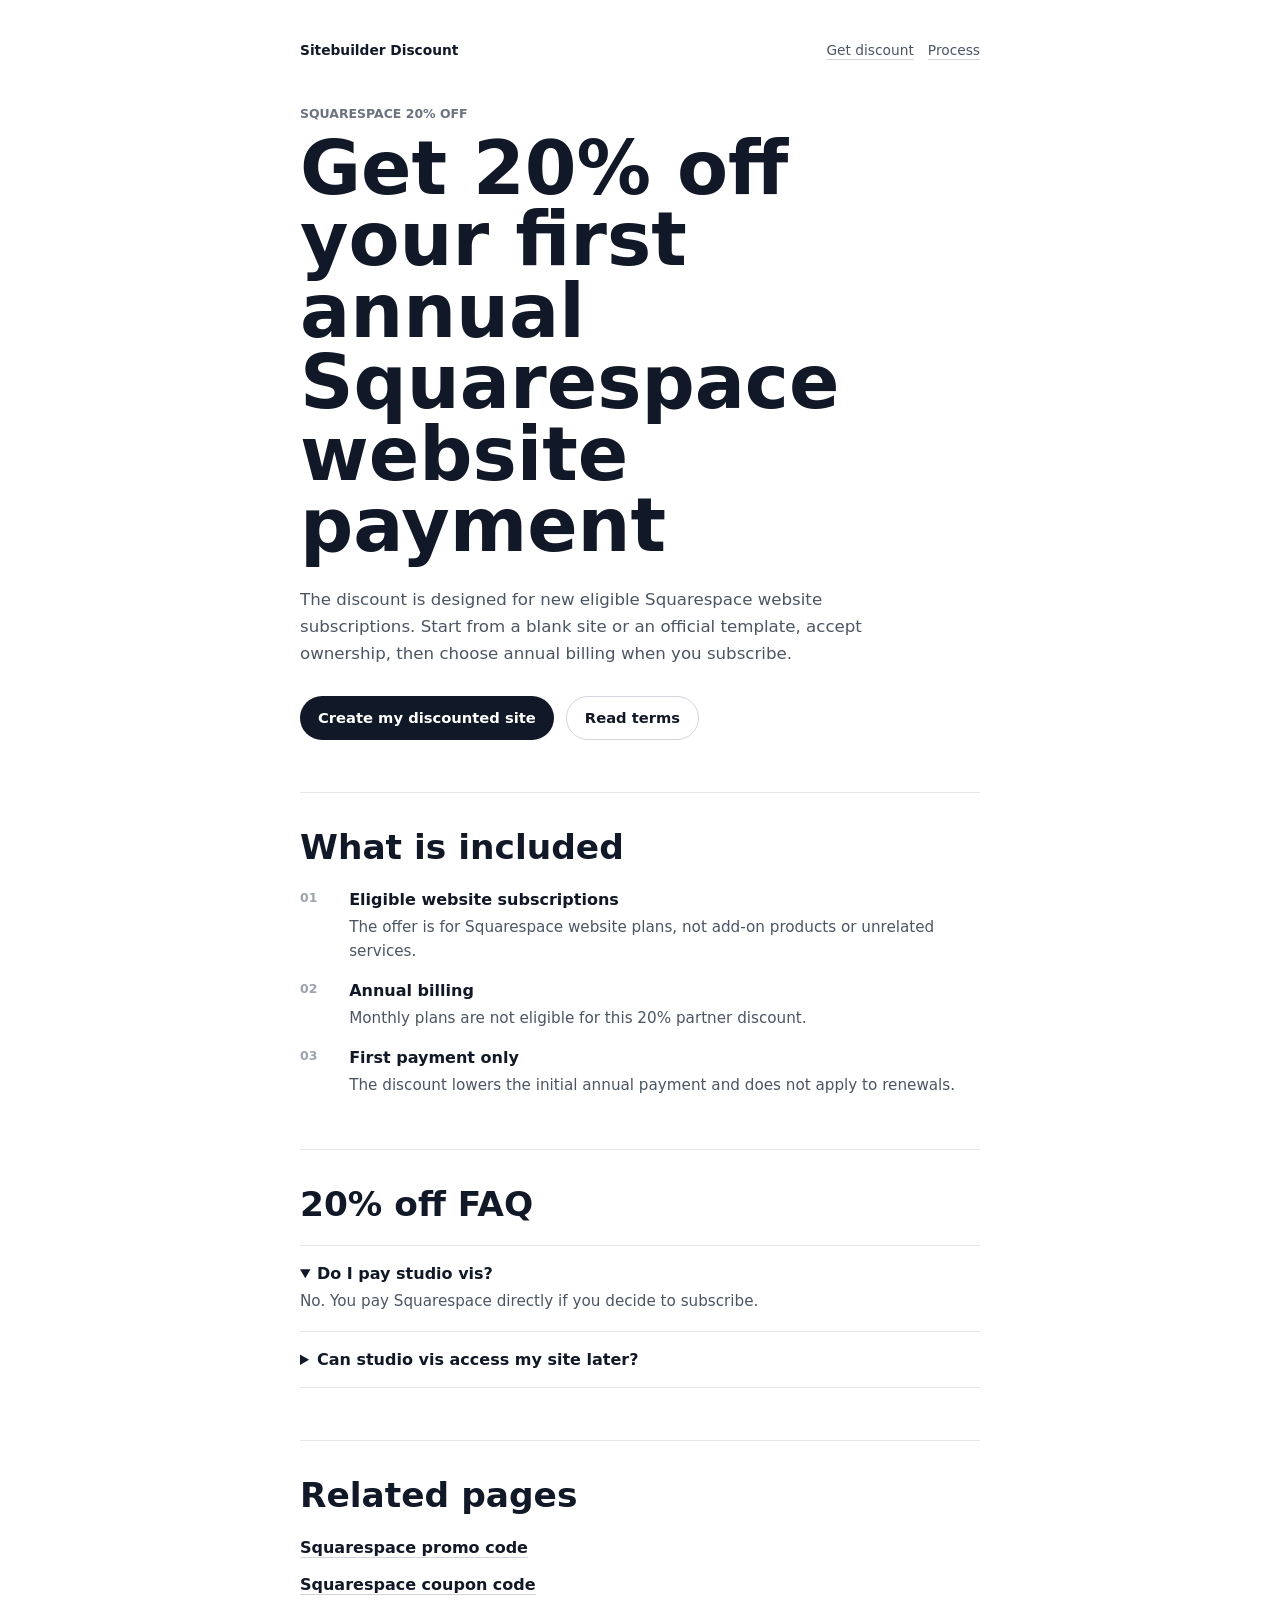
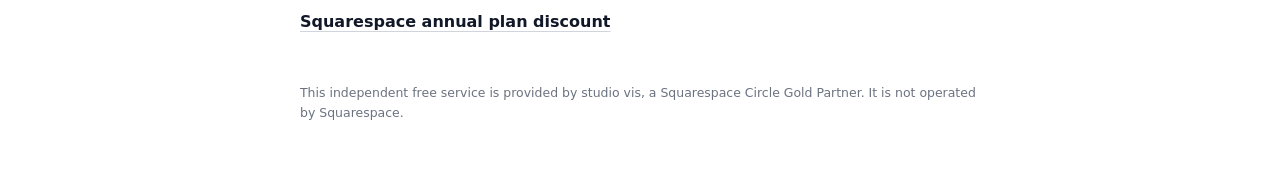
==== squarespace-20-off/index.html @ 44d45a1e "Add Squarespace discount SEO pages" ====
<!DOCTYPE html>
<html lang="en">
<head>
<meta charset="utf-8"/>
<meta content="width=device-width, initial-scale=1" name="viewport"/>
<title>Squarespace 20% Off Annual Website Plans</title>
<meta content="Get Squarespace 20% off the first payment of an eligible annual website subscription through a Circle Gold Partner trial setup." name="description"/>
<meta content="index, follow, max-image-preview:large" name="robots"/>
<link href="https://www.sitebuilder-discount.com/squarespace-20-off/" rel="canonical"/>
<link href="../seo.css" rel="stylesheet"/>
<meta content="website" property="og:type"/>
<meta content="https://www.sitebuilder-discount.com/squarespace-20-off/" property="og:url"/>
<meta content="Squarespace 20% Off Annual Website Plans" property="og:title"/>
<meta content="Start an eligible Squarespace trial through a Circle Gold Partner and get 20% off the first annual payment." property="og:description"/>
<script type="application/ld+json">
{
  "@context": "https://schema.org",
  "@graph": [
    {
      "@type": "WebPage",
      "@id": "https://www.sitebuilder-discount.com/squarespace-20-off/#webpage",
      "url": "https://www.sitebuilder-discount.com/squarespace-20-off/",
      "name": "Squarespace 20% Off Annual Website Plans",
      "description": "Get Squarespace 20% off the first payment of an eligible annual website subscription.",
      "isPartOf": { "@id": "https://www.sitebuilder-discount.com/#website" },
      "inLanguage": "en"
    },
    {
      "@type": "FAQPage",
      "mainEntity": [
        {
          "@type": "Question",
          "name": "What does Squarespace 20% off apply to?",
          "acceptedAnswer": {
            "@type": "Answer",
            "text": "It applies to the first payment of an eligible annual Squarespace website subscription."
          }
        },
        {
          "@type": "Question",
          "name": "Does the 20% discount renew every year?",
          "acceptedAnswer": {
            "@type": "Answer",
            "text": "No. The Circle Gold Partner discount applies to the first annual payment only."
          }
        }
      ]
    }
  ]
}
</script>
</head>
<body>
<main class="page">
<nav class="nav" aria-label="Main navigation">
<a class="brand" href="../">Sitebuilder Discount</a>
<div class="nav-links">
<a href="../#form-section">Get discount</a>
<a href="../#discount-process-title">Process</a>
</div>
</nav>
<p class="eyebrow">Squarespace 20% off</p>
<h1>Get 20% off your first annual Squarespace website payment</h1>
<p class="lead">The discount is designed for new eligible Squarespace website subscriptions. Start from a blank site or an official template, accept ownership, then choose annual billing when you subscribe.</p>
<div class="cta-row">
<a class="button" href="../#form-section">Create my discounted site</a>
<a class="button secondary" href="../#discount-terms-title">Read terms</a>
</div>
<section class="section">
<h2>What is included</h2>
<ol class="steps">
<li><span class="number">01</span><div><h3>Eligible website subscriptions</h3><p class="muted">The offer is for Squarespace website plans, not add-on products or unrelated services.</p></div></li>
<li><span class="number">02</span><div><h3>Annual billing</h3><p class="muted">Monthly plans are not eligible for this 20% partner discount.</p></div></li>
<li><span class="number">03</span><div><h3>First payment only</h3><p class="muted">The discount lowers the initial annual payment and does not apply to renewals.</p></div></li>
</ol>
</section>
<section class="section">
<h2>20% off FAQ</h2>
<div class="faq">
<details open><summary>Do I pay studio vis?</summary><p class="muted">No. You pay Squarespace directly if you decide to subscribe.</p></details>
<details><summary>Can studio vis access my site later?</summary><p class="muted">No. After ownership transfer is complete, the automation removes studio vis from the site.</p></details>
</div>
</section>
<section class="section">
<h2>Related pages</h2>
<ul class="links">
<li><a href="../squarespace-promo-code/">Squarespace promo code</a></li>
<li><a href="../squarespace-coupon-code/">Squarespace coupon code</a></li>
<li><a href="../squarespace-annual-plan-discount/">Squarespace annual plan discount</a></li>
</ul>
</section>
<p class="fineprint">This independent free service is provided by studio vis, a Squarespace Circle Gold Partner. It is not operated by Squarespace.</p>
</main>
</body>
</html>
---- seo.css ----
:root {
  color-scheme: light;
}

* {
  box-sizing: border-box;
}

html {
  min-height: 100%;
  font-family: Inter, ui-sans-serif, system-ui, -apple-system, BlinkMacSystemFont, "Segoe UI", sans-serif;
  background: #fff;
  color: #111827;
}

body {
  margin: 0;
  min-height: 100%;
  background: #fff;
  color: #111827;
}

a {
  color: inherit;
}

:focus-visible {
  outline: 2px solid #111827;
  outline-offset: 3px;
}

.page {
  width: min(720px, 100%);
  margin: 0 auto;
  padding: 42px 20px 64px;
}

.nav {
  display: flex;
  flex-wrap: wrap;
  gap: 14px;
  align-items: center;
  justify-content: space-between;
  margin-bottom: 48px;
  font-size: 0.86rem;
}

.brand {
  font-weight: 700;
  text-decoration: none;
}

.nav-links {
  display: flex;
  flex-wrap: wrap;
  gap: 14px;
  color: #4b5563;
}

.nav-links a {
  text-decoration-color: #d1d5db;
  text-underline-offset: 4px;
}

.eyebrow {
  margin: 0 0 12px;
  color: #6b7280;
  font-size: 0.78rem;
  font-weight: 700;
  letter-spacing: 0;
  text-transform: uppercase;
}

h1 {
  max-width: 680px;
  margin: 0;
  font-size: clamp(2.35rem, 8vw, 4.65rem);
  font-weight: 760;
  line-height: 0.96;
  letter-spacing: 0;
}

h2 {
  margin: 0;
  font-size: clamp(1.45rem, 4.5vw, 2.15rem);
  line-height: 1.08;
  letter-spacing: 0;
}

h3 {
  margin: 0;
  font-size: 1rem;
}

p {
  margin: 0;
}

.lead {
  max-width: 610px;
  margin-top: 24px;
  color: #4b5563;
  font-size: 1.04rem;
  line-height: 1.65;
}

.cta-row {
  display: flex;
  flex-wrap: wrap;
  gap: 12px;
  margin-top: 28px;
}

.button {
  display: inline-flex;
  min-height: 44px;
  align-items: center;
  justify-content: center;
  border-radius: 999px;
  padding: 0 18px;
  background: #111827;
  color: #fff;
  font-size: 0.92rem;
  font-weight: 700;
  text-decoration: none;
}

.button.secondary {
  border: 1px solid #d1d5db;
  background: #fff;
  color: #111827;
}

.section {
  margin-top: 52px;
  padding-top: 36px;
  border-top: 1px solid #e5e7eb;
}

.steps,
.links {
  display: grid;
  gap: 18px;
  margin: 24px 0 0;
  padding: 0;
  list-style: none;
}

.steps li {
  display: grid;
  grid-template-columns: 2.2rem 1fr;
  gap: 14px;
}

.number {
  color: #9ca3af;
  font-size: 0.78rem;
  font-weight: 760;
}

.muted {
  margin-top: 6px;
  color: #4b5563;
  font-size: 0.95rem;
  line-height: 1.58;
}

.faq {
  margin-top: 22px;
  border-top: 1px solid #e5e7eb;
  border-bottom: 1px solid #e5e7eb;
}

details {
  padding: 18px 0;
}

details + details {
  border-top: 1px solid #e5e7eb;
}

summary {
  cursor: pointer;
  font-weight: 700;
}

.links a {
  color: #111827;
  font-weight: 700;
  text-decoration-color: #d1d5db;
  text-underline-offset: 4px;
}

.fineprint {
  margin-top: 52px;
  color: #6b7280;
  font-size: 0.78rem;
  line-height: 1.55;
}

@media (max-width: 520px) {
  .page {
    padding-top: 28px;
  }

  .nav {
    align-items: flex-start;
    flex-direction: column;
    margin-bottom: 38px;
  }
}
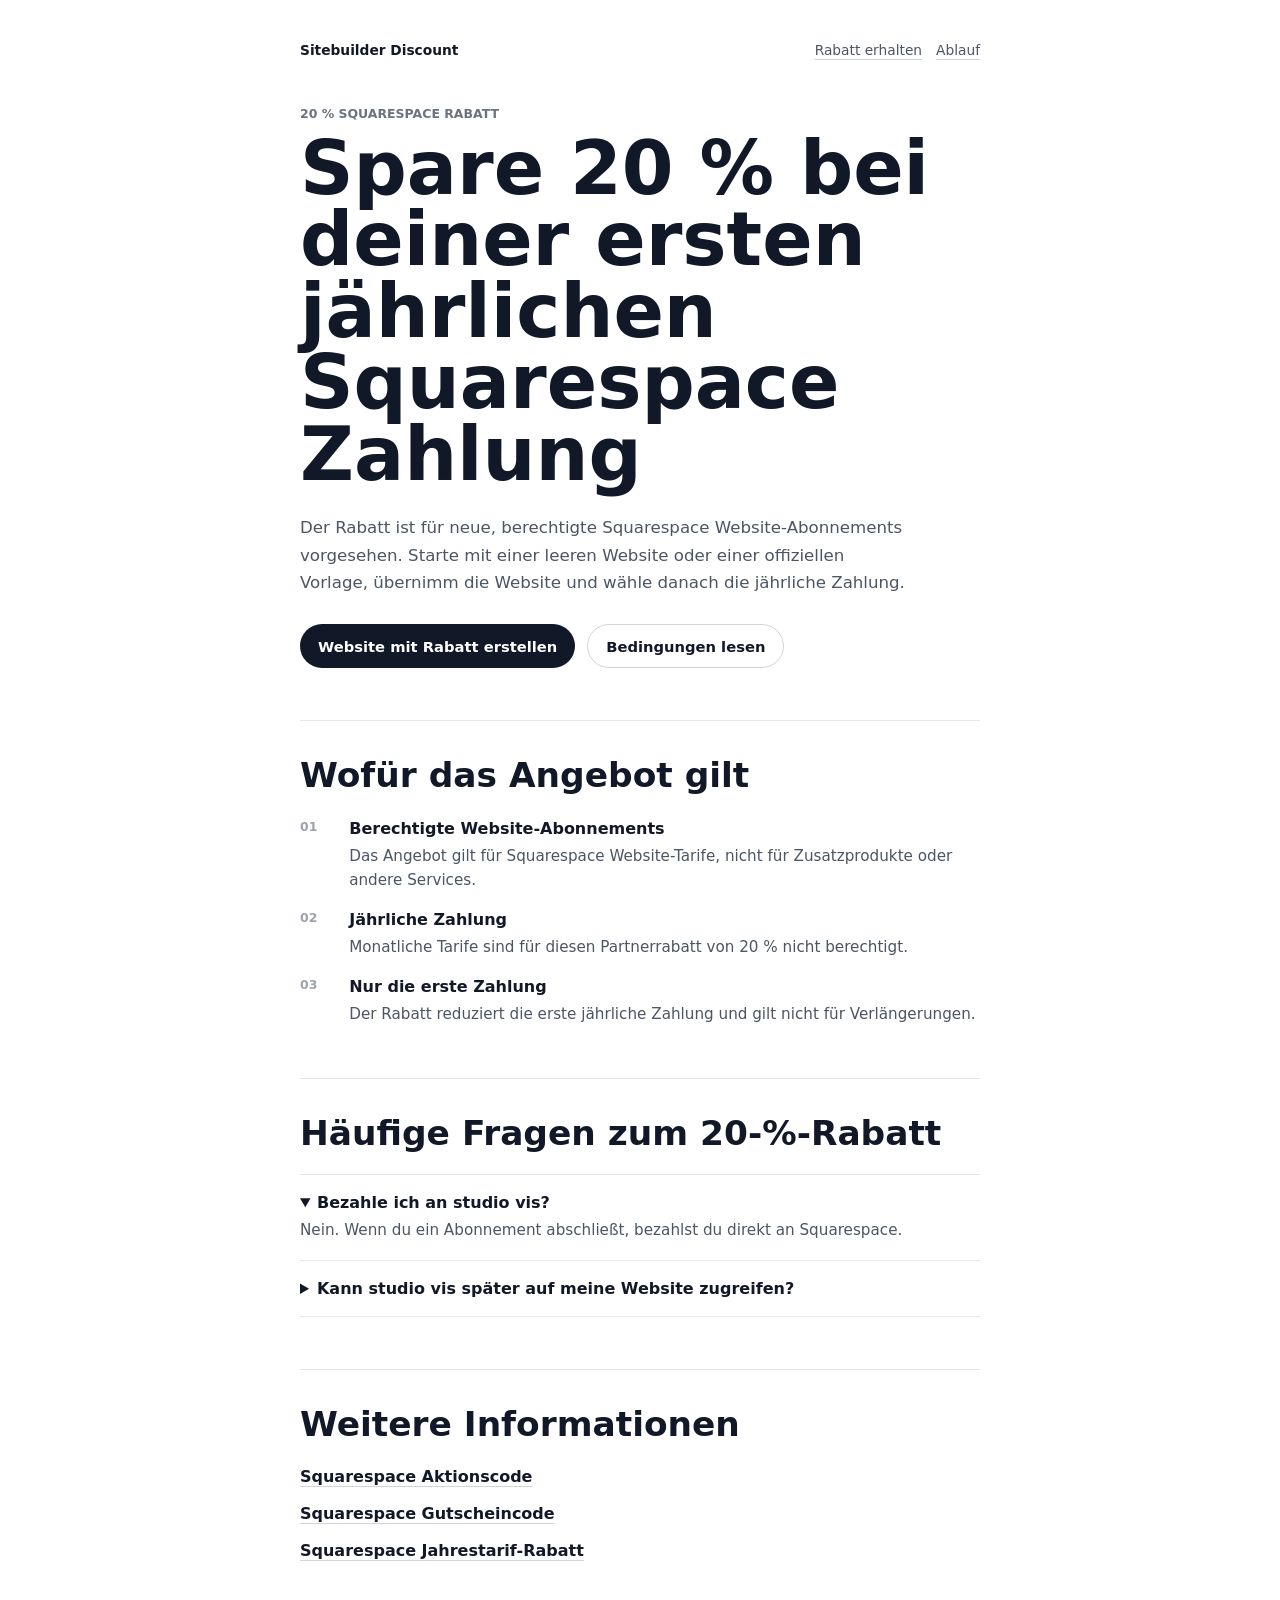
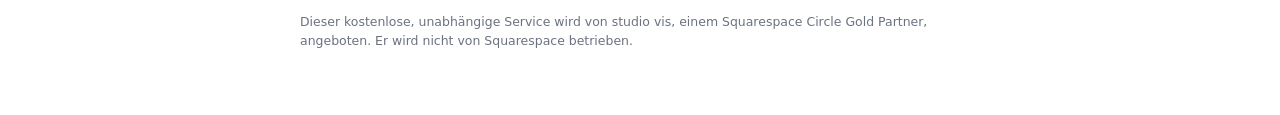
==== commit 8597a8ed: "Translate site and add live progress timing" ====
--- a/squarespace-20-off/index.html
+++ b/squarespace-20-off/index.html
@@ -1,17 +1,17 @@
 <!DOCTYPE html>
-<html lang="en">
+<html lang="de">
 <head>
 <meta charset="utf-8"/>
 <meta content="width=device-width, initial-scale=1" name="viewport"/>
-<title>Squarespace 20% Off Annual Website Plans</title>
-<meta content="Get Squarespace 20% off the first payment of an eligible annual website subscription through a Circle Gold Partner trial setup." name="description"/>
+<title>20 % Squarespace Rabatt auf jährliche Website-Tarife</title>
+<meta content="Erhalte 20 % Squarespace Rabatt auf die erste Zahlung eines berechtigten jährlichen Website-Abonnements über eine Circle Gold Partner Test-Website." name="description"/>
 <meta content="index, follow, max-image-preview:large" name="robots"/>
 <link href="https://www.sitebuilder-discount.com/squarespace-20-off/" rel="canonical"/>
 <link href="../seo.css" rel="stylesheet"/>
 <meta content="website" property="og:type"/>
 <meta content="https://www.sitebuilder-discount.com/squarespace-20-off/" property="og:url"/>
-<meta content="Squarespace 20% Off Annual Website Plans" property="og:title"/>
-<meta content="Start an eligible Squarespace trial through a Circle Gold Partner and get 20% off the first annual payment." property="og:description"/>
+<meta content="20 % Squarespace Rabatt auf jährliche Website-Tarife" property="og:title"/>
+<meta content="Starte eine berechtigte Squarespace Test-Website über einen Circle Gold Partner und spare 20 % bei der ersten jährlichen Zahlung." property="og:description"/>
 <script type="application/ld+json">
 {
   "@context": "https://schema.org",
@@ -20,28 +20,28 @@
       "@type": "WebPage",
       "@id": "https://www.sitebuilder-discount.com/squarespace-20-off/#webpage",
       "url": "https://www.sitebuilder-discount.com/squarespace-20-off/",
-      "name": "Squarespace 20% Off Annual Website Plans",
-      "description": "Get Squarespace 20% off the first payment of an eligible annual website subscription.",
+      "name": "20 % Squarespace Rabatt auf jährliche Website-Tarife",
+      "description": "Erhalte 20 % Squarespace Rabatt auf die erste Zahlung eines berechtigten jährlichen Website-Abonnements.",
       "isPartOf": { "@id": "https://www.sitebuilder-discount.com/#website" },
-      "inLanguage": "en"
+      "inLanguage": "de"
     },
     {
       "@type": "FAQPage",
       "mainEntity": [
         {
           "@type": "Question",
-          "name": "What does Squarespace 20% off apply to?",
+          "name": "Wofür gilt der Squarespace Rabatt von 20 %?",
           "acceptedAnswer": {
             "@type": "Answer",
-            "text": "It applies to the first payment of an eligible annual Squarespace website subscription."
+            "text": "Er gilt für die erste Zahlung eines berechtigten jährlichen Squarespace Website-Abonnements."
           }
         },
         {
           "@type": "Question",
-          "name": "Does the 20% discount renew every year?",
+          "name": "Gilt der Rabatt von 20 % bei jeder Verlängerung?",
           "acceptedAnswer": {
             "@type": "Answer",
-            "text": "No. The Circle Gold Partner discount applies to the first annual payment only."
+            "text": "Nein. Der Circle Gold Partner Rabatt gilt nur für die erste jährliche Zahlung."
           }
         }
       ]
@@ -52,44 +52,44 @@
 </head>
 <body>
 <main class="page">
-<nav class="nav" aria-label="Main navigation">
+<nav class="nav" aria-label="Hauptnavigation">
 <a class="brand" href="../">Sitebuilder Discount</a>
 <div class="nav-links">
-<a href="../#form-section">Get discount</a>
-<a href="../#discount-process-title">Process</a>
+<a href="../#form-section">Rabatt erhalten</a>
+<a href="../#discount-process-title">Ablauf</a>
 </div>
 </nav>
-<p class="eyebrow">Squarespace 20% off</p>
-<h1>Get 20% off your first annual Squarespace website payment</h1>
-<p class="lead">The discount is designed for new eligible Squarespace website subscriptions. Start from a blank site or an official template, accept ownership, then choose annual billing when you subscribe.</p>
+<p class="eyebrow">20 % Squarespace Rabatt</p>
+<h1>Spare 20 % bei deiner ersten jährlichen Squarespace Zahlung</h1>
+<p class="lead">Der Rabatt ist für neue, berechtigte Squarespace Website-Abonnements vorgesehen. Starte mit einer leeren Website oder einer offiziellen Vorlage, übernimm die Website und wähle danach die jährliche Zahlung.</p>
 <div class="cta-row">
-<a class="button" href="../#form-section">Create my discounted site</a>
-<a class="button secondary" href="../#discount-terms-title">Read terms</a>
+<a class="button" href="../#form-section">Website mit Rabatt erstellen</a>
+<a class="button secondary" href="../#discount-terms-title">Bedingungen lesen</a>
 </div>
 <section class="section">
-<h2>What is included</h2>
+<h2>Wofür das Angebot gilt</h2>
 <ol class="steps">
-<li><span class="number">01</span><div><h3>Eligible website subscriptions</h3><p class="muted">The offer is for Squarespace website plans, not add-on products or unrelated services.</p></div></li>
-<li><span class="number">02</span><div><h3>Annual billing</h3><p class="muted">Monthly plans are not eligible for this 20% partner discount.</p></div></li>
-<li><span class="number">03</span><div><h3>First payment only</h3><p class="muted">The discount lowers the initial annual payment and does not apply to renewals.</p></div></li>
+<li><span class="number">01</span><div><h3>Berechtigte Website-Abonnements</h3><p class="muted">Das Angebot gilt für Squarespace Website-Tarife, nicht für Zusatzprodukte oder andere Services.</p></div></li>
+<li><span class="number">02</span><div><h3>Jährliche Zahlung</h3><p class="muted">Monatliche Tarife sind für diesen Partnerrabatt von 20 % nicht berechtigt.</p></div></li>
+<li><span class="number">03</span><div><h3>Nur die erste Zahlung</h3><p class="muted">Der Rabatt reduziert die erste jährliche Zahlung und gilt nicht für Verlängerungen.</p></div></li>
 </ol>
 </section>
 <section class="section">
-<h2>20% off FAQ</h2>
+<h2>Häufige Fragen zum 20-%-Rabatt</h2>
 <div class="faq">
-<details open><summary>Do I pay studio vis?</summary><p class="muted">No. You pay Squarespace directly if you decide to subscribe.</p></details>
-<details><summary>Can studio vis access my site later?</summary><p class="muted">No. After ownership transfer is complete, the automation removes studio vis from the site.</p></details>
+<details open><summary>Bezahle ich an studio vis?</summary><p class="muted">Nein. Wenn du ein Abonnement abschließt, bezahlst du direkt an Squarespace.</p></details>
+<details><summary>Kann studio vis später auf meine Website zugreifen?</summary><p class="muted">Nein. Nach der Übertragung entfernt die Automation studio vis vollständig von der Website.</p></details>
 </div>
 </section>
 <section class="section">
-<h2>Related pages</h2>
+<h2>Weitere Informationen</h2>
 <ul class="links">
-<li><a href="../squarespace-promo-code/">Squarespace promo code</a></li>
-<li><a href="../squarespace-coupon-code/">Squarespace coupon code</a></li>
-<li><a href="../squarespace-annual-plan-discount/">Squarespace annual plan discount</a></li>
+<li><a href="../squarespace-promo-code/">Squarespace Aktionscode</a></li>
+<li><a href="../squarespace-coupon-code/">Squarespace Gutscheincode</a></li>
+<li><a href="../squarespace-annual-plan-discount/">Squarespace Jahrestarif-Rabatt</a></li>
 </ul>
 </section>
-<p class="fineprint">This independent free service is provided by studio vis, a Squarespace Circle Gold Partner. It is not operated by Squarespace.</p>
+<p class="fineprint">Dieser kostenlose, unabhängige Service wird von studio vis, einem Squarespace Circle Gold Partner, angeboten. Er wird nicht von Squarespace betrieben.</p>
 </main>
 </body>
 </html>
